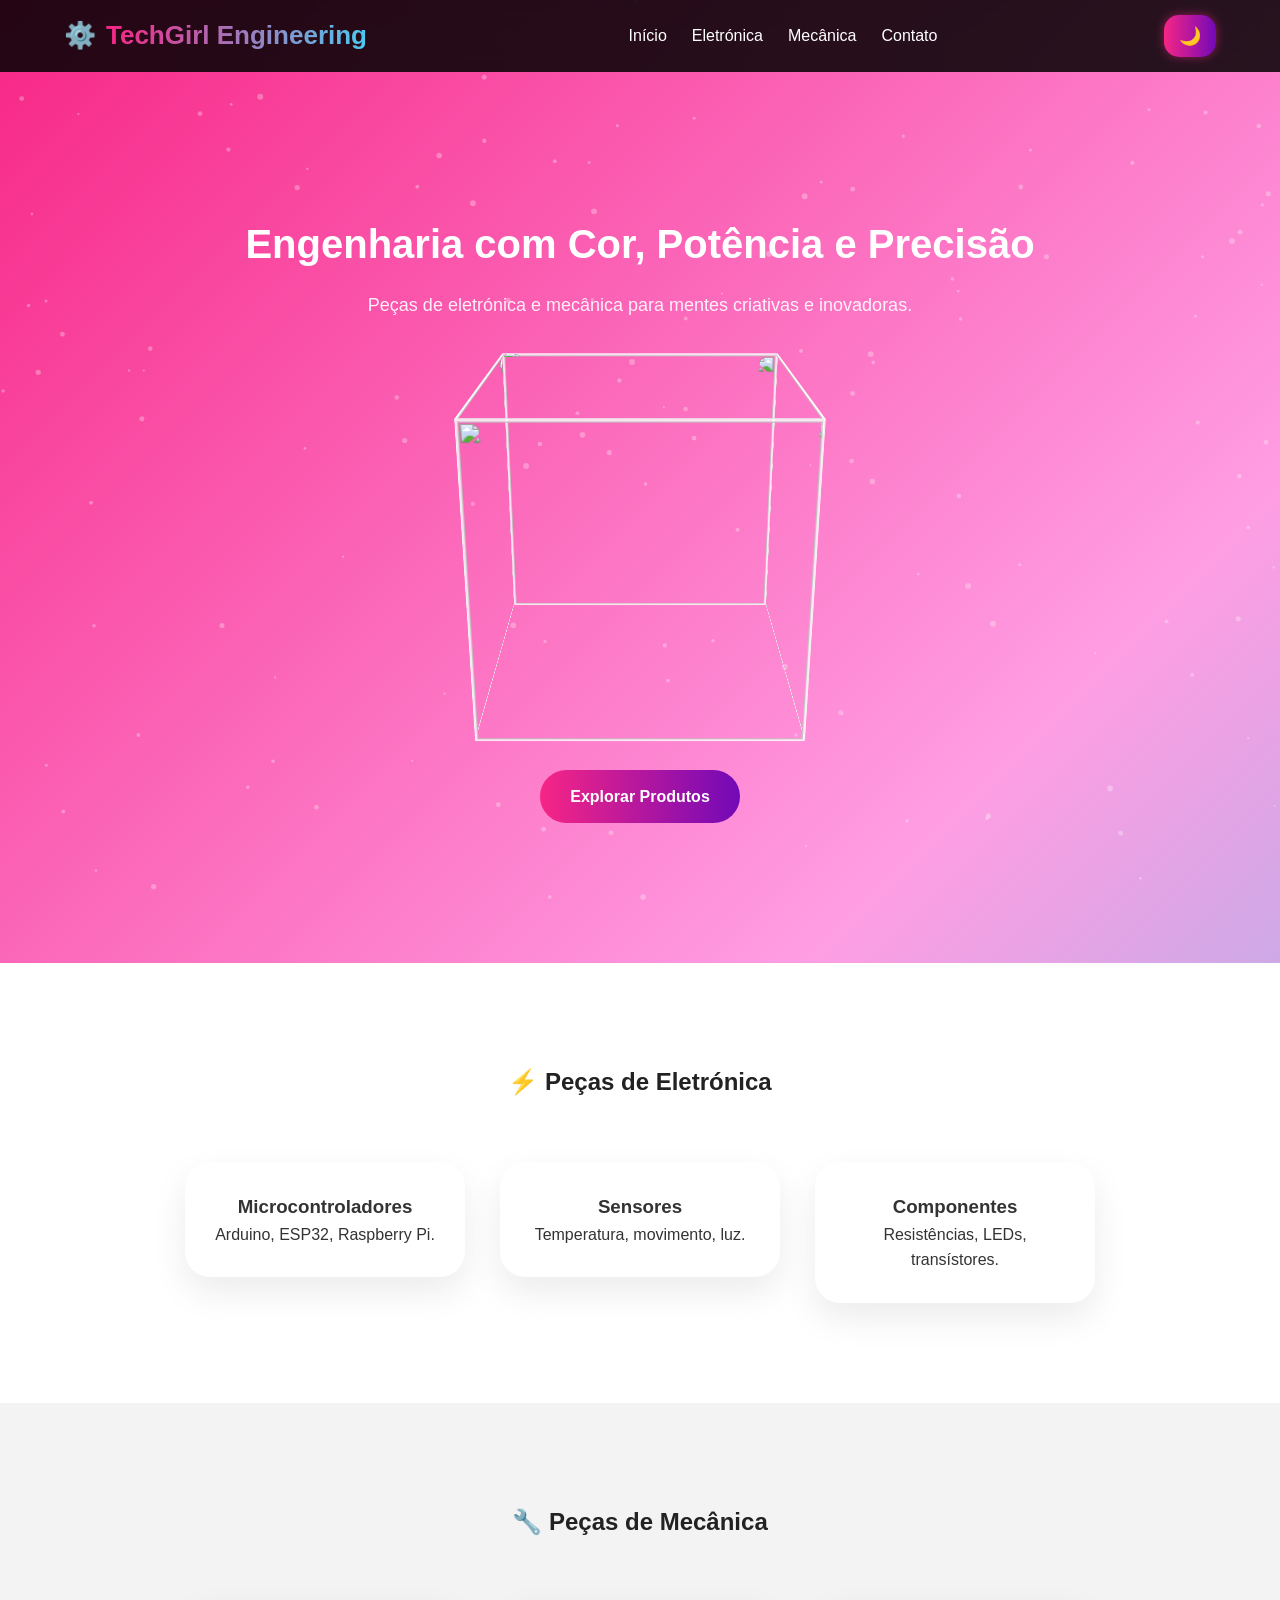
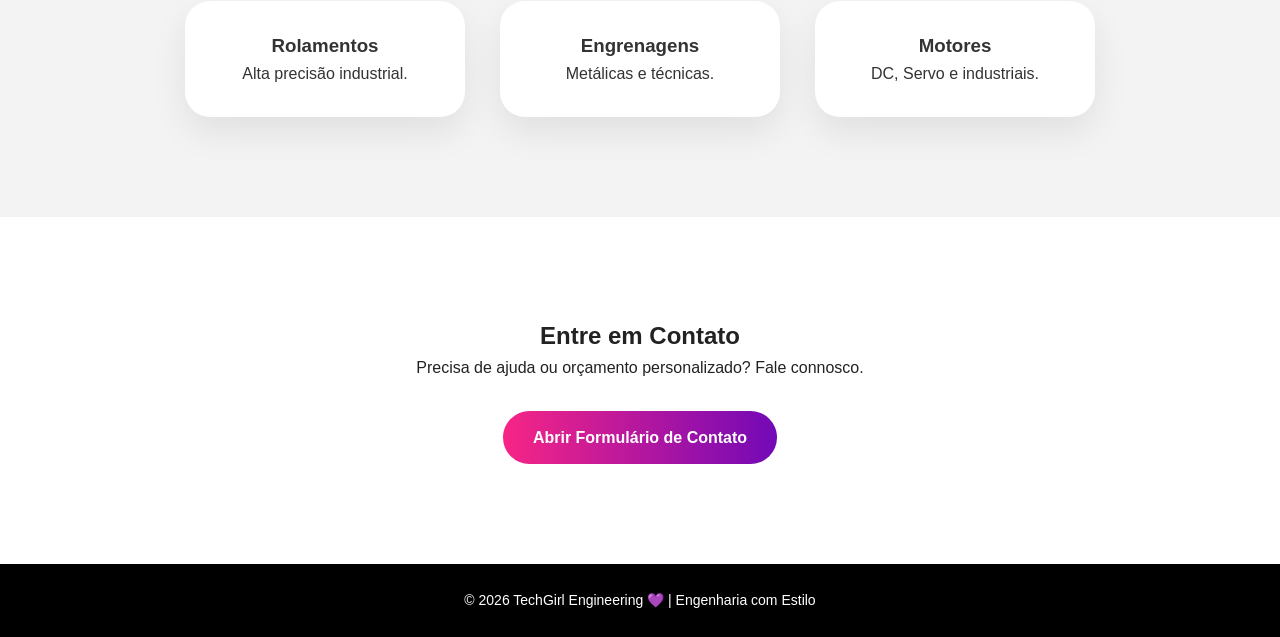
==== index.html @ 5e7c1ae4 "Fix HTML encoding issues in index.html" ====
<!DOCTYPE html>
<html lang="pt">
<head>
    <meta charset="UTF-8">
    <title>TechGirl Engineering</title>
    <meta name="viewport" content="width=device-width, initial-scale=1.0">
    <link rel="stylesheet" href="style.css">

<style>

/* ================= CUBO WIREFRAME ================= */
.cube-container {
    width: 300px;
    height: 300px;
    margin: 60px auto;
    perspective: 1000px;
}

.cube {
    width: 300px;
    height: 300px;
    position: relative;
    transform-style: preserve-3d;
    transform: rotateX(-20deg);
    animation: spin 10s linear infinite;
}

/* rotação */
@keyframes spin {
    0%   { transform: rotateX(-20deg) rotateY(0deg); }
    100% { transform: rotateX(-20deg) rotateY(360deg); }
}

/* faces */
.face {
    position: absolute;
    width: 300px;
    height: 300px;
    border: 2px solid rgba(255, 255, 255, 0.8);
    overflow: hidden;
}

/* imagens ajustadas */
.face img {
    width: 100%;
    height: 100%;
    object-fit: cover;
    display: block;
}

/* posicionamento 3D */
.front  { transform: translateZ(150px); }
.back   { transform: rotateY(180deg) translateZ(150px); }
.right  { transform: rotateY(90deg) translateZ(150px); }
.left   { transform: rotateY(-90deg) translateZ(150px); }
.top    { transform: rotateX(90deg) translateZ(150px); }
.bottom { transform: rotateX(-90deg) translateZ(150px); }

</style>

</head>
<body class="light-mode">

<canvas id="particle-canvas"></canvas>

<header>
    <div class="container nav-container">
        <div class="logo">
            <span class="logo-icon">⚙️</span>
            <span class="logo-text">TechGirl Engineering</span>
        </div>

        <nav>
            <ul>
                <li><a href="#home">Início</a></li>
                <li><a href="#eletronica">Eletrónica</a></li>
                <li><a href="#mecanica">Mecânica</a></li>
                <li><a href="contato.html">Contato</a></li>
            </ul>
        </nav>

        <button id="theme-toggle">🌙</button>
    </div>
</header>

<section id="home" class="hero">
    <div class="container">
        <h2>Engenharia com Cor, Potência e Precisão</h2>
        <p>Peças de eletrónica e mecânica para mentes criativas e inovadoras.</p>
        
        <div class="cube-container">
            <div class="cube">

                <div class="face front">
                        <img src="https://picsum.photos/500/300">
                    </a>
                </div>

                <div class="face back">
                        <img src="https://picsum.photos/id/180/500/300">
                    </a>
                </div>

                <div class="face right">
                        <img src="https://picsum.photos/500/300">
                    </a>
                </div>

                <div class="face left">
                        <img src="https://picsum.photos/id/433/500/300">
                    </a>
                </div>

                <div class="face top">
                        <img src="https://picsum.photos/id/1060/500/300">
                    </a>
                </div>

            </div>
        </div>

        <a href="#eletronica" class="btn">Explorar Produtos</a>
    </div>
</section>

<section id="eletronica" class="produtos">
    <div class="container">
        <h2>⚡ Peças de Eletrónica</h2>
        <div class="cards">

            <a href="microcontroladores.html" class="card">
                <div class="card-inner">
                    <div class="card-front">
                        <h3>Microcontroladores</h3>
                        <p>Arduino, ESP32, Raspberry Pi.</p>
                    </div>
                </div>
            </a>

            <a href="sensores.html" class="card">
                <div class="card-inner">
                    <div class="card-front">
                        <h3>Sensores</h3>
                        <p>Temperatura, movimento, luz.</p>
                    </div>
                </div>
            </a>

            <a href="componentes.html" class="card">
                <div class="card-inner">
                    <div class="card-front">
                        <h3>Componentes</h3>
                        <p>Resistências, LEDs, transístores.</p>
                    </div>
                </div>
            </a>

        </div>
    </div>
</section>

<section id="mecanica" class="produtos destaque">
    <div class="container">
        <h2>🔧 Peças de Mecânica</h2>
        <div class="cards">

            <a href="rolamentos.html" class="card">
                <div class="card-inner">
                    <div class="card-front">
                        <h3>Rolamentos</h3>
                        <p>Alta precisão industrial.</p>
                    </div>
                </div>
            </a>

            <a href="engrenagens.html" class="card">
                <div class="card-inner">
                    <div class="card-front">
                        <h3>Engrenagens</h3>
                        <p>Metálicas e técnicas.</p>
                    </div>
                </div>
            </a>

            <a href="motores.html" class="card">
                <div class="card-inner">
                    <div class="card-front">
                        <h3>Motores</h3>
                        <p>DC, Servo e industriais.</p>
                    </div>
                </div>
            </a>

        </div>
    </div>
</section>

<section id="contato" class="contato">
    <div class="container">
        <h2>Entre em Contato</h2>
        <p>Precisa de ajuda ou orçamento personalizado? Fale connosco.</p>

        <a href="contato.html" class="btn">Abrir Formulário de Contato</a>
    </div>
</section>

<footer>
    <div class="container">
        <p>© 2026 TechGirl Engineering 💜 | Engenharia com Estilo</p>
    </div>
</footer>

<script>
const toggle = document.getElementById('theme-toggle');
toggle.addEventListener('click', () => {
    document.body.classList.toggle('dark-mode');
    document.body.classList.toggle('light-mode');
    toggle.textContent = document.body.classList.contains('dark-mode') ? '☀️' : '🌙';
});

const canvas = document.getElementById('particle-canvas');
const ctx = canvas.getContext('2d');
canvas.width = window.innerWidth;
canvas.height = window.innerHeight;

let particles = [];
for(let i=0;i<150;i++){
    particles.push({
        x: Math.random()*canvas.width,
        y: Math.random()*canvas.height,
        r: Math.random()*2+1,
        dx: (Math.random()-0.5)*0.5,
        dy: (Math.random()-0.5)*0.5
    });
}

function animate(){
    ctx.clearRect(0,0,canvas.width,canvas.height);
    for(let p of particles){
        ctx.beginPath();
        ctx.arc(p.x,p.y,p.r,0,Math.PI*2);
        ctx.fillStyle = document.body.classList.contains('dark-mode') ? 'rgba(255,255,255,0.6)' : 'rgba(255,255,255,0.3)';
        ctx.fill();
        p.x += p.dx; p.y += p.dy;
        if(p.x<0||p.x>canvas.width)p.dx*=-1;
        if(p.y<0||p.y>canvas.height)p.dy*=-1;
    }
    requestAnimationFrame(animate);
}
animate();

window.addEventListener('resize',()=>{
    canvas.width = window.innerWidth;
    canvas.height = window.innerHeight;
});
</script>

</body>
</html>
---- style.css ----
* {
    margin: 0;
    padding: 0;
    box-sizing: border-box;
}

body {
    cursor: url('https://cdn-icons-png.flaticon.com/512/64/64572.png'), auto;
    font-family: 'Segoe UI', sans-serif;
    line-height: 1.6;
    overflow-x: hidden;
}

#particle-canvas {
    position: fixed;
    top: 0;
    left: 0;
    width: 100%;
    height: 100%;
    z-index: -1;
}

body.light-mode {
    background: linear-gradient(135deg, #f72585, #ff9de3, #4cc9f0);
    color: #222;
}

body.dark-mode {
    background: linear-gradient(135deg, #0d0d0d, #1a1a1a, #3a0ca3);
    color: #eee;
}

header {
    background: rgba(0,0,0,0.85);
    backdrop-filter: blur(10px);
    padding: 15px 0;
    position: sticky;
    top: 0;
    z-index: 1000;
    display: flex;
    justify-content: center;
    animation: fadeUp 0.8s ease;
}

.nav-container {
    width: 90%;
    max-width: 1200px;
    display: flex;
    justify-content: space-between;
    align-items: center;
}

.logo {
    display: flex;
    align-items: center;
    font-weight: bold;
    font-size: 22px;
    color: white;
}

.logo span {
    font-size: 26px;
    margin-right: 10px;
}

.logo-text {
    background: linear-gradient(to right, #f72585, #4cc9f0);
    -webkit-background-clip: text;
    -webkit-text-fill-color: transparent; 
    background-clip: text; 
    color: #f72585; 
}


/* NAV */
nav ul {
    list-style: none;
    display: flex;
}

nav ul li {
    margin-left: 25px;
}

nav ul li a {
    text-decoration: none;
    color: white;
    font-weight: 500;
    position: relative;
    transition: 0.3s;
}

nav ul li a::after {
    content: "";
    position: absolute;
    width: 0%;
    height: 2px;
    left: 0;
    bottom: -5px;
    background: #f72585;
    transition: 0.3s;
}

nav ul li a:hover::after {
    width: 100%;
}

#theme-toggle {
    padding: 10px 15px;
    background: linear-gradient(to right, #f72585, #7209b7);
    color: white;
    border: none;
    border-radius: 15px;
    cursor: pointer;
    font-size: 18px;
    box-shadow: 0 0 10px rgba(247,37,133,0.5);
    transition: 0.3s;
}

#theme-toggle:hover {
    transform: scale(1.1);
    box-shadow: 0 0 20px rgba(247,37,133,0.7);
}

.hero {
    text-align: center;
    padding: 140px 20px;
    color: white;
    animation: fadeUp 1s ease;
}

.hero h2 {
    font-size: 40px;
    margin-bottom: 15px;
}

.hero p {
    font-size: 18px;
    opacity: 0.9;
}

.btn {
    display: inline-block;
    margin-top: 30px;
    padding: 14px 30px;
    border-radius: 30px;
    text-decoration: none;
    background: linear-gradient(to right, #f72585, #7209b7);
    color: white;
    font-weight: bold;
    transition: 0.4s;
}

.btn:hover {
    animation: glow 1.5s infinite;
}

.produtos {
    padding: 100px 20px;
    text-align: center;
    animation: fadeUp 1s ease;
}

#eletronica {
    background: white;
}

#mecanica {
    background: #f3f3f3;
}

.cards {
    display: flex;
    gap: 35px;
    flex-wrap: wrap;
    justify-content: center;
    margin-top: 60px;
}

.card {
    text-decoration: none;
    width: 280px;
    perspective: 1000px;
}

.card-inner {
    background: white;
    padding: 30px;
    border-radius: 25px;
    color: #333;
    box-shadow: 0 15px 35px rgba(0,0,0,0.08);
    transition: transform 0.6s, box-shadow 0.6s;
    transform-style: preserve-3d;
    position: relative;
}

.card-inner:hover {
    transform: rotateY(15deg) rotateX(10deg) scale(1.05);
    box-shadow: 0 20px 40px rgba(247,37,133,0.4);
}

.card-front, .card-back {
    backface-visibility: hidden;
}

.card:hover::before {
    content: "";
    position: absolute;
    width: 150%;
    height: 150%;
    background: radial-gradient(circle, rgba(247,37,133,0.3), transparent 70%);
    top: -50%;
    left: -50%;
    transition: 0.5s;
    opacity: 0.7;
}

.produto-page {
    background: white;
    padding: 100px 20px;
    min-height: 80vh;
    animation: fadeUp 1s ease;
}

.produto-container {
    max-width: 1100px;
    margin: auto;
}

.produto-grid {
    display: flex;
    gap: 40px;
    flex-wrap: wrap;
    margin-top: 60px;
}

.produto-item {
    background: #fafafa;
    padding: 30px;
    border-radius: 25px;
    flex: 1;
    min-width: 280px;
    box-shadow: 0 15px 35px rgba(0,0,0,0.08);
    transition: 0.4s;
}

.produto-item:hover {
    transform: translateY(-10px);
}

.produto-item img {
    width: 100%;
    border-radius: 15px;
    margin-bottom: 15px;
}

.btn-comprar {
    display: inline-block;
    margin-top: 15px;
    padding: 12px 24px;
    background: linear-gradient(to right, #7209b7, #f72585);
    color: white;
    text-decoration: none;
    border-radius: 30px;
    font-weight: bold;
    transition: 0.4s;
}

.btn-comprar:hover {
    animation: pulse 1s infinite;
}

.contato {
    background: white;
    padding: 100px 20px;
    text-align: center;
    animation: fadeUp 1s ease;
}

form {
    max-width: 550px;
    margin: auto;
    display: flex;
    flex-direction: column;
}

form input,
form textarea {
    margin-bottom: 18px;
    padding: 15px;
    border-radius: 15px;
    border: 1px solid #ccc;
    transition: 0.3s;
}

form input:focus,
form textarea:focus {
    outline: none;
    border: 1px solid #f72585;
    box-shadow: 0 0 10px rgba(247,37,133,0.3);
}

form button {
    padding: 14px;
    background: linear-gradient(to right, #f72585, #7209b7);
    color: white;
    border: none;
    border-radius: 30px;
    cursor: pointer;
    font-weight: bold;
    transition: 0.4s;
}

form button:hover {
    animation: glow 2s infinite;
}

footer {
    background: #000;
    color: white;
    text-align: center;
    padding: 25px 0;
    font-size: 14px;
}

body.dark-mode .produtos,
body.dark-mode #eletronica,
body.dark-mode #mecanica {
    background: #1a1a1a;
    color: #eee;
}

body.dark-mode .card-inner {
    background: #2c2c2c;
    color: #fff;
    box-shadow: 0 15px 35px rgba(247,37,133,0.2);
}

body.dark-mode .card:hover::before {
    background: radial-gradient(circle, rgba(247,37,133,0.2), transparent 70%);
}

body.dark-mode .btn,
body.dark-mode #theme-toggle,
body.dark-mode .btn-comprar {
    color: white;
    background: linear-gradient(to right, #f72585, #7209b7);
}

body.dark-mode .contato {
    background: #1a1a1a;
    color: #eee;
}

body.dark-mode form input,
body.dark-mode form textarea {
    background: #333;
    color: #eee;
    border: 1px solid #f72585;
}

body.dark-mode form input::placeholder,
body.dark-mode form textarea::placeholder {
    color: #ccc;
}

body.dark-mode footer {
    background: #000;
    color: #fff;
}

@keyframes fadeUp {
    from { opacity: 0; transform: translateY(40px);}
    to { opacity: 1; transform: translateY(0);}
}

@keyframes glow {
    0% { box-shadow: 0 0 10px #f72585; }
    50% { box-shadow: 0 0 25px #7209b7; }
    100% { box-shadow: 0 0 10px #f72585; }
}

@keyframes pulse {
    0% { transform: scale(1); }
    50% { transform: scale(1.05); }
    100% { transform: scale(1); }
}

@media (max-width: 768px) {
    nav ul {
        flex-direction: column;
        text-align: center;
    }

    nav ul li {
        margin: 10px 0;
    }

    .cards {
        flex-direction: column;
        align-items: center;
    }

    .produto-grid {
        flex-direction: column;
    }

    .hero h2 {
        font-size: 28px;
    }
}
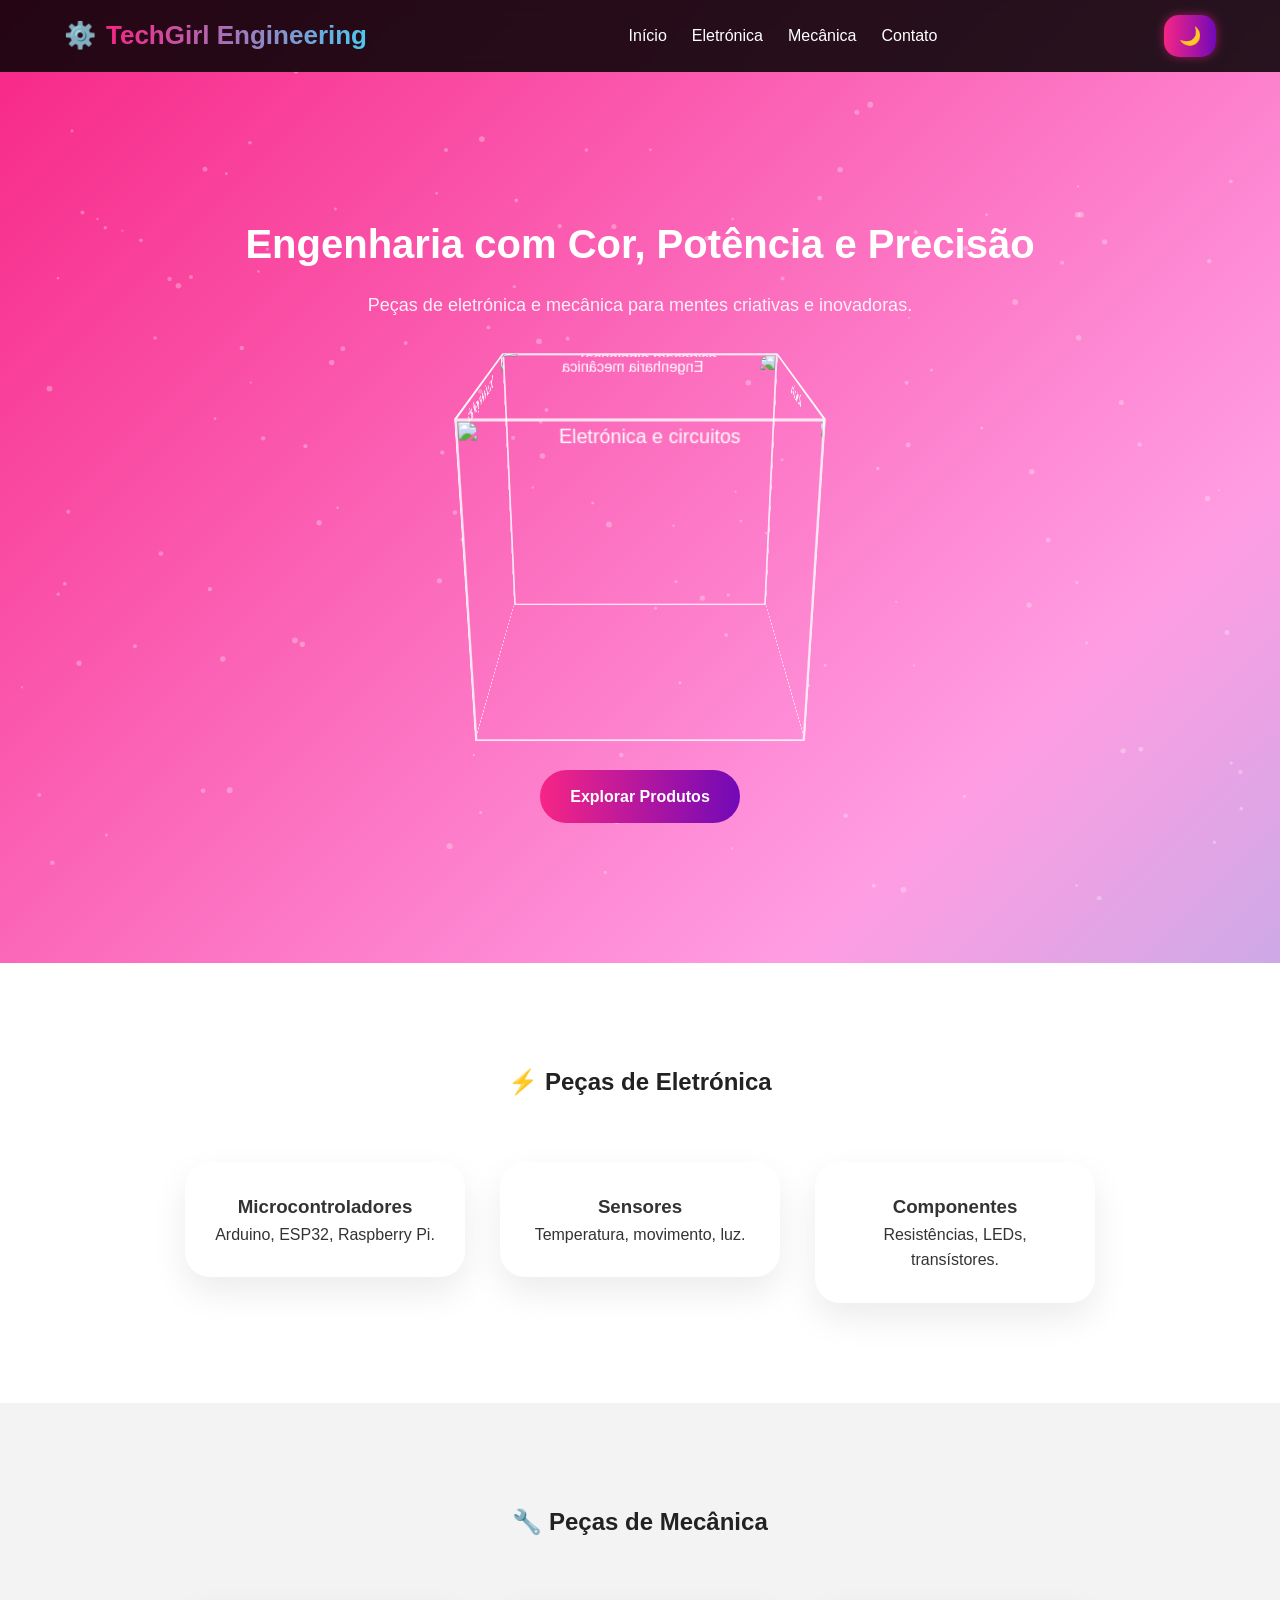
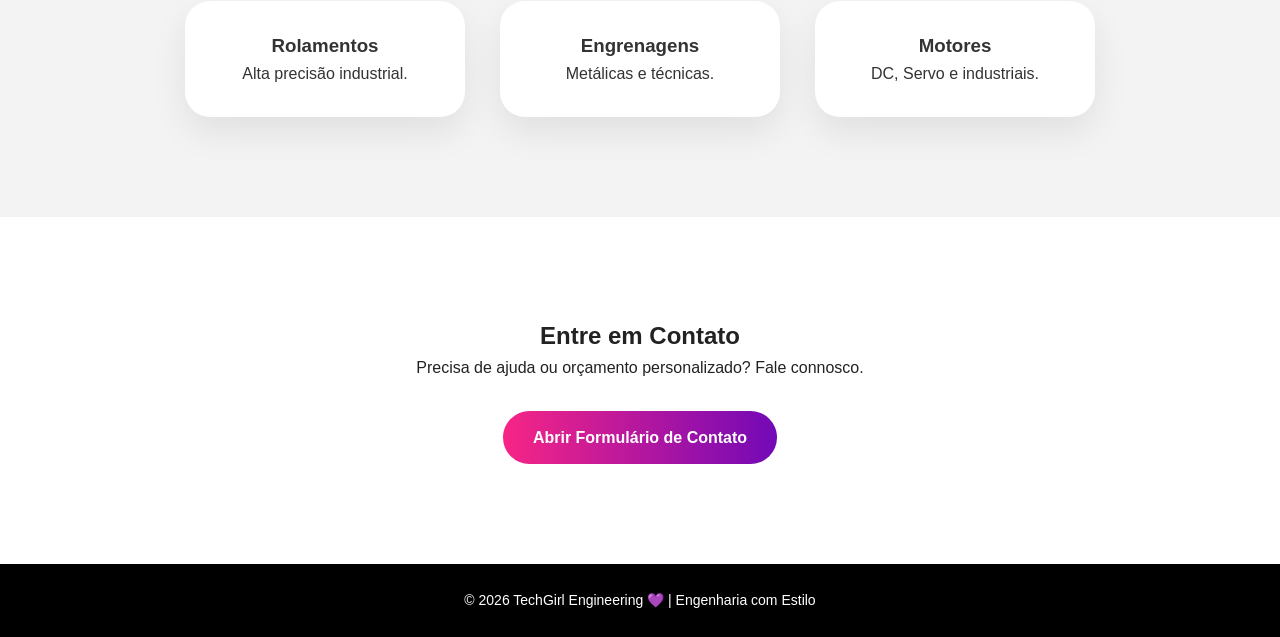
==== commit 2a5ab131: "Update index.html" ====
--- a/index.html
+++ b/index.html
@@ -88,36 +88,31 @@
         <h2>Engenharia com Cor, Potência e Precisão</h2>
         <p>Peças de eletrónica e mecânica para mentes criativas e inovadoras.</p>
         
-        <div class="cube-container">
-            <div class="cube">
-
-                <div class="face front">
-                        <img src="https://picsum.photos/500/300">
-                    </a>
-                </div>
-
-                <div class="face back">
-                        <img src="https://picsum.photos/id/180/500/300">
-                    </a>
-                </div>
-
-                <div class="face right">
-                        <img src="https://picsum.photos/500/300">
-                    </a>
-                </div>
-
-                <div class="face left">
-                        <img src="https://picsum.photos/id/433/500/300">
-                    </a>
-                </div>
-
-                <div class="face top">
-                        <img src="https://picsum.photos/id/1060/500/300">
-                    </a>
-                </div>
-
-            </div>
-        </div>
+<div class="cube-container">
+    <div class="cube">
+
+        <div class="face front">
+            <img src="https://picsum.photos/id/249/500/300" alt="Eletrónica e circuitos">
+        </div>
+
+        <div class="face back">
+            <img src="https://picsum.photos/id/180/500/300" alt="Engenharia mecânica">
+        </div>
+
+        <div class="face right">
+            <img src="https://picsum.photos/id/433/500/300" alt="Robótica">
+        </div>
+
+        <div class="face left">
+            <img src="https://picsum.photos/id/1060/500/300" alt="Indústria e engenharia">
+        </div>
+
+        <div class="face top">
+            <img src="https://picsum.photos/id/1080/500/300" alt="Tecnologia mecânica">
+        </div>
+
+    </div>
+</div>
 
         <a href="#eletronica" class="btn">Explorar Produtos</a>
     </div>
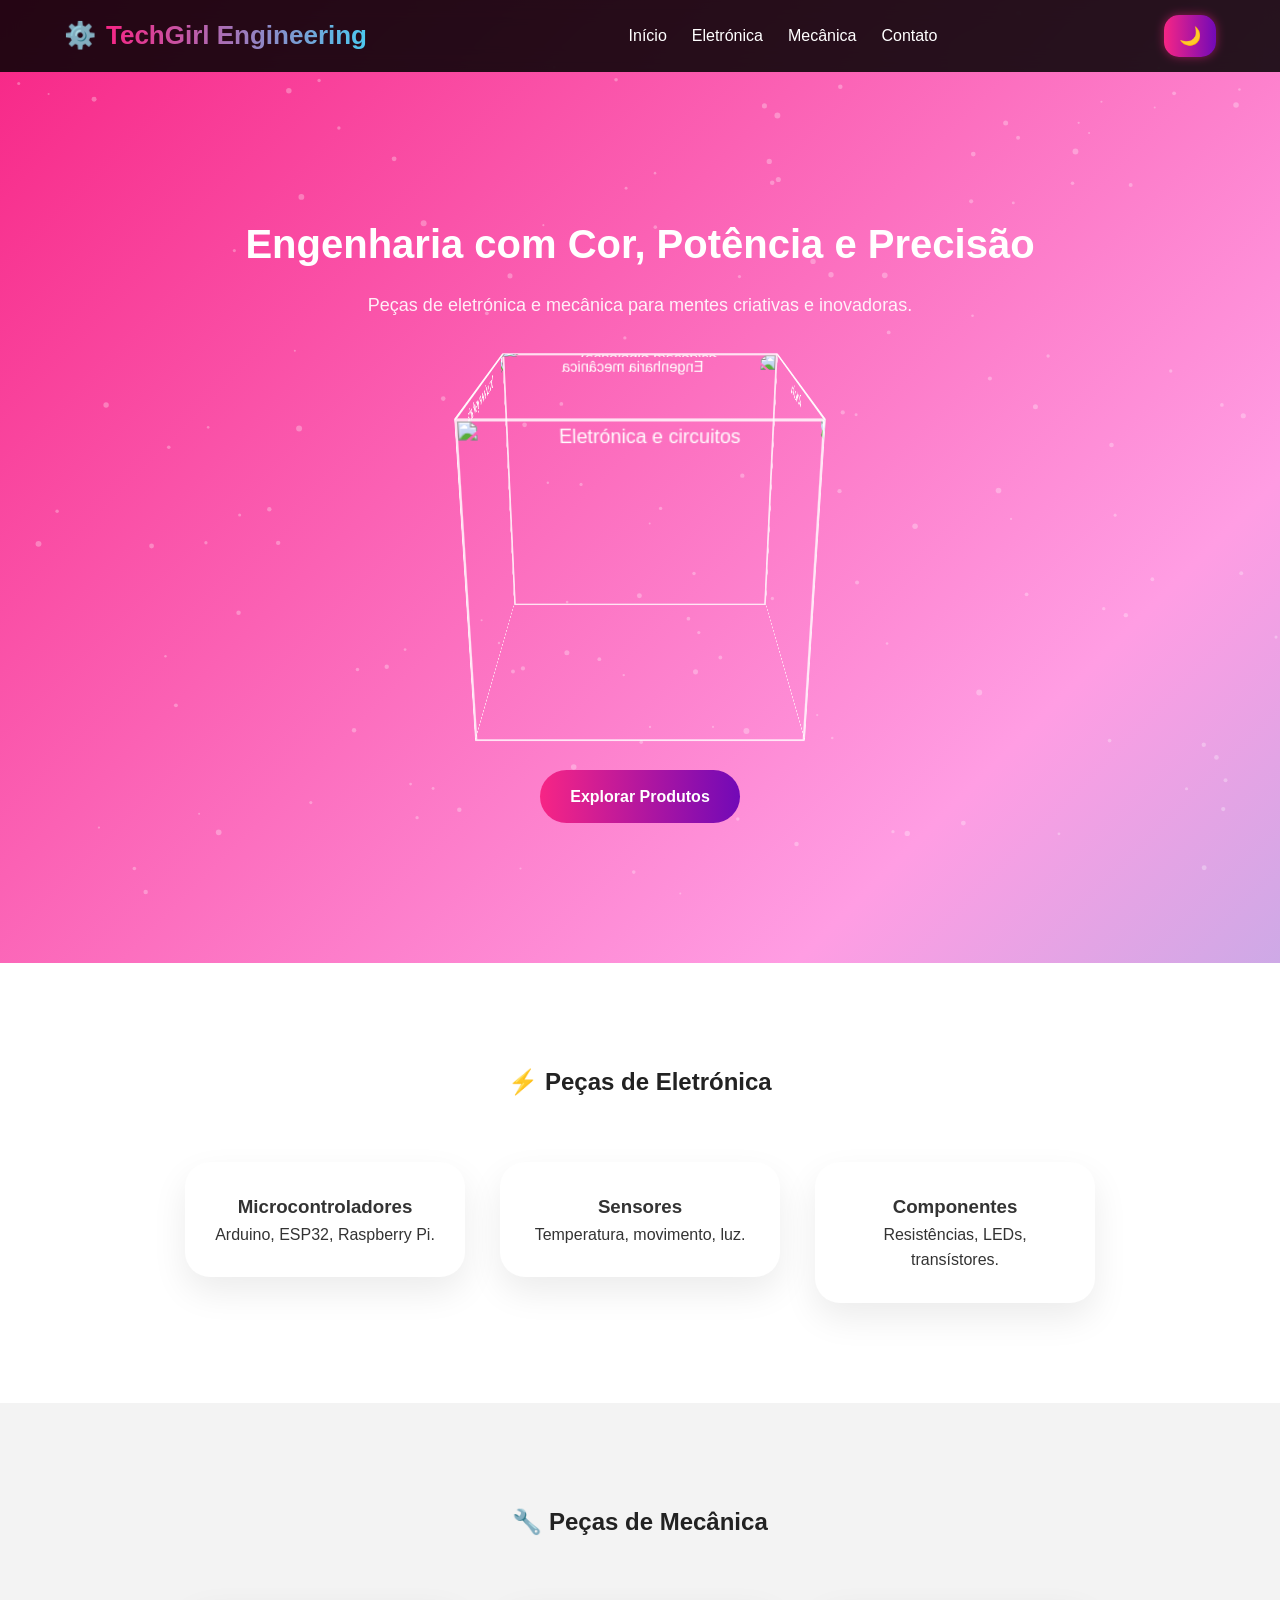
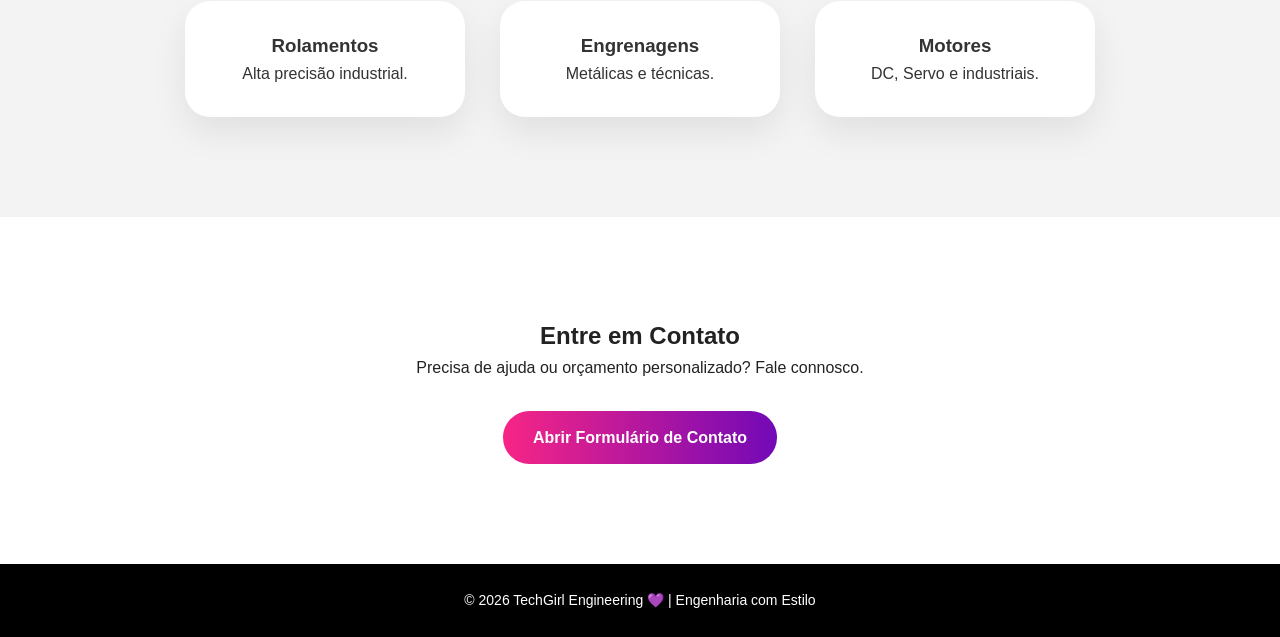
==== commit 8e352089: "Update index.html" ====
--- a/index.html
+++ b/index.html
@@ -92,23 +92,23 @@
     <div class="cube">
 
         <div class="face front">
-            <img src="https://picsum.photos/id/249/500/300" alt="Eletrónica e circuitos">
+            <img src="https://picsum.photos/500/300" alt="Eletrónica e circuitos">
         </div>
 
         <div class="face back">
-            <img src="https://picsum.photos/id/180/500/300" alt="Engenharia mecânica">
+            <img src="https://picsum.photos/500/300" alt="Engenharia mecânica">
         </div>
 
         <div class="face right">
-            <img src="https://picsum.photos/id/433/500/300" alt="Robótica">
+            <img src="https://picsum.photos/500/300" alt="Robótica">
         </div>
 
         <div class="face left">
-            <img src="https://picsum.photos/id/1060/500/300" alt="Indústria e engenharia">
+            <img src="https://picsum.photos/500/300" alt="Indústria e engenharia">
         </div>
 
         <div class="face top">
-            <img src="https://picsum.photos/id/1080/500/300" alt="Tecnologia mecânica">
+            <img src="https://picsum.photos/500/300" alt="Tecnologia mecânica">
         </div>
 
     </div>
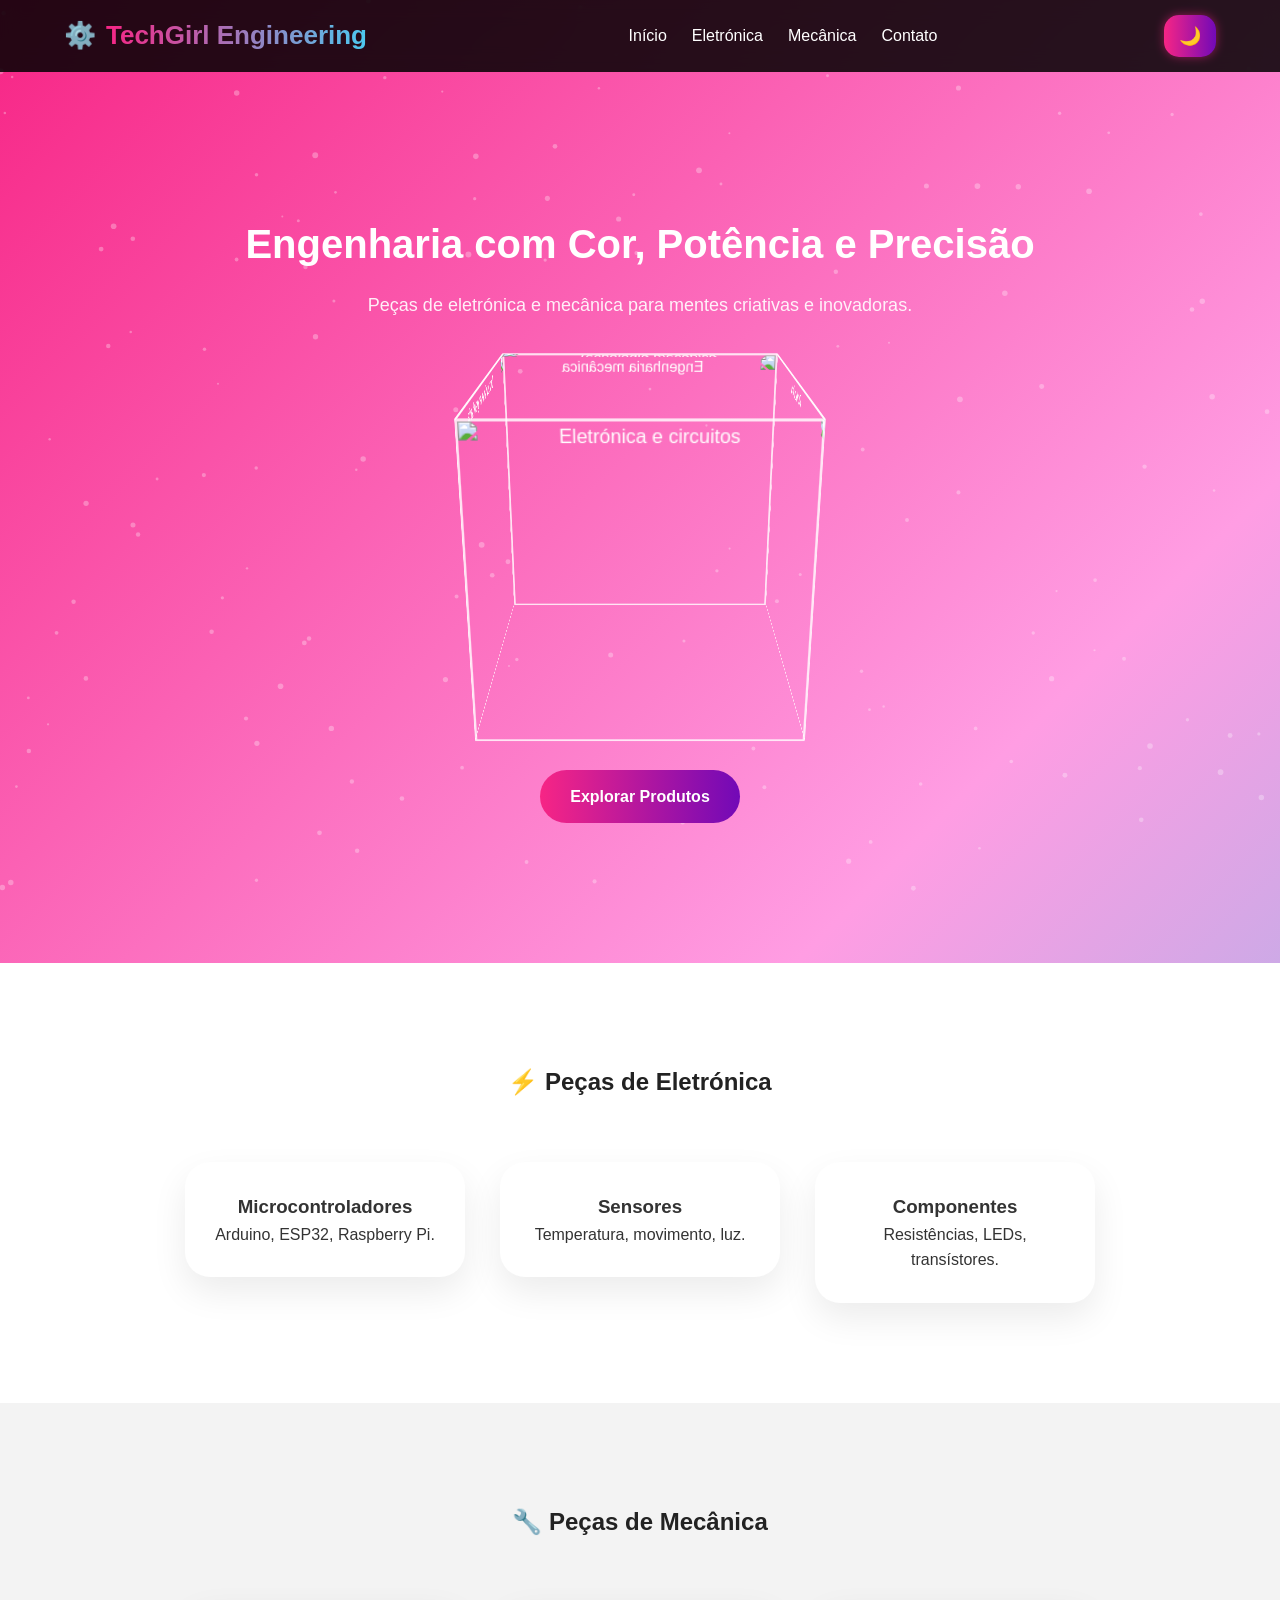
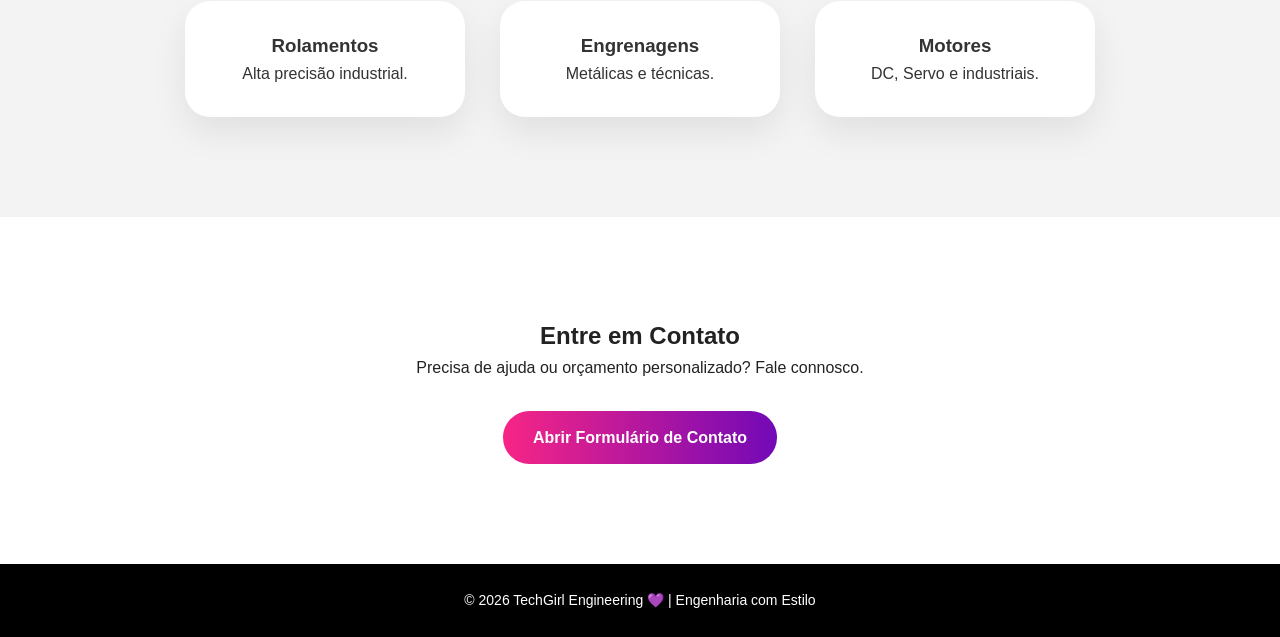
==== commit 967ef94b: "Update index.html" ====
--- a/index.html
+++ b/index.html
@@ -92,7 +92,7 @@
     <div class="cube">
 
         <div class="face front">
-            <img src="https://picsum.photos/500/300" alt="Eletrónica e circuitos">
+            <img src="https://br.freepik.com/imagem-ia-gratis/fundo-do-circuito-da-placa-mae_269122348.htm#fromView=keyword&page=1&position=1&uuid=e7ae5226-9ff5-4cc0-9303-9c1a83b239b5&query=Eletronica" alt="Eletrónica e circuitos">
         </div>
 
         <div class="face back">
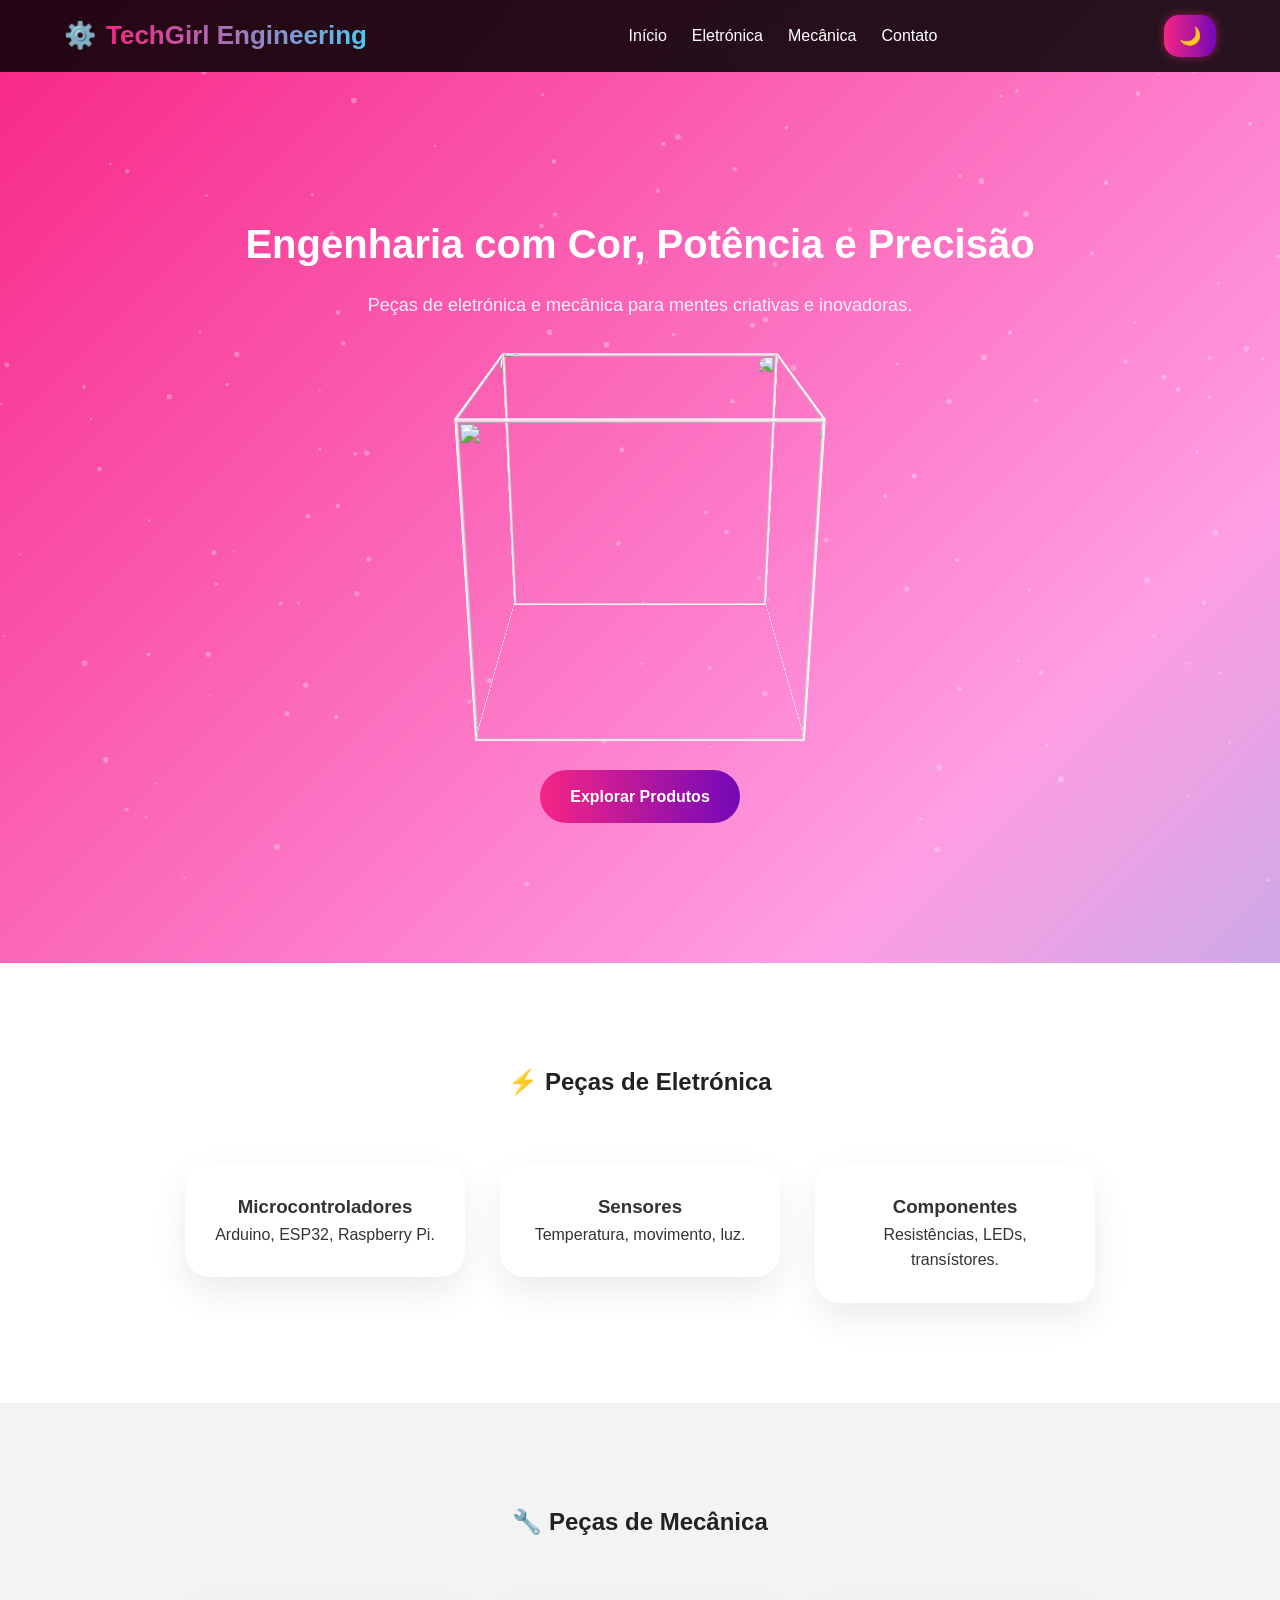
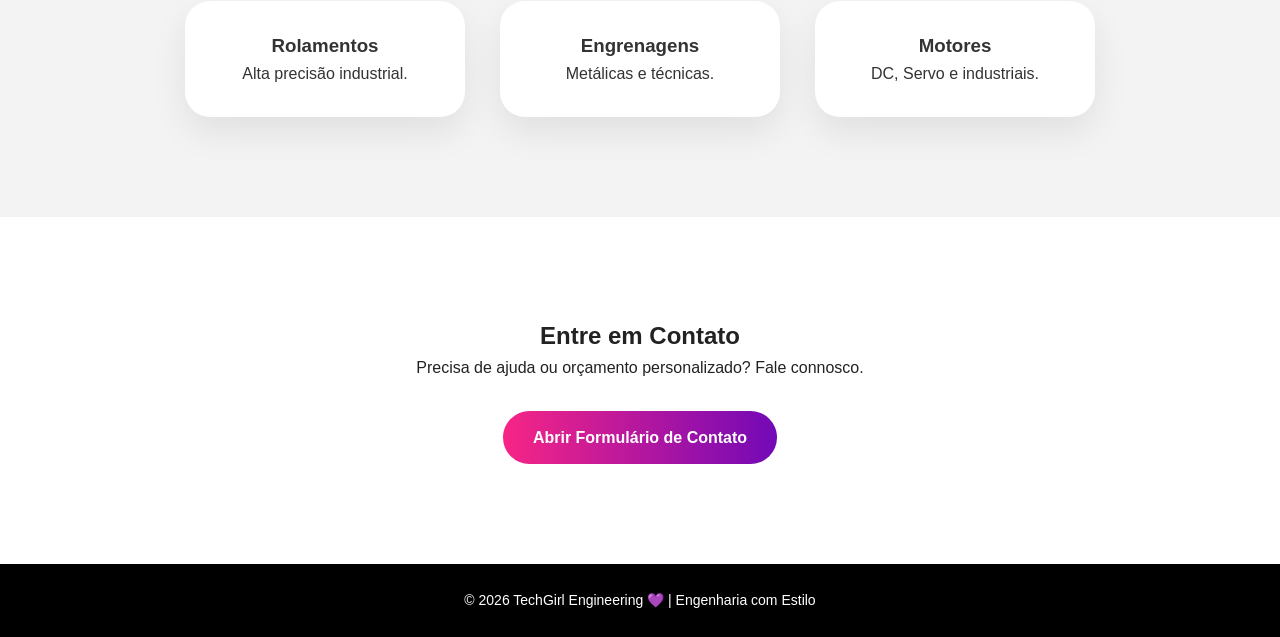
==== commit bb3707e5: "Update index.html" ====
--- a/index.html
+++ b/index.html
@@ -92,23 +92,23 @@
     <div class="cube">
 
         <div class="face front">
-            <img src="https://br.freepik.com/imagem-ia-gratis/fundo-do-circuito-da-placa-mae_269122348.htm#fromView=keyword&page=1&position=1&uuid=e7ae5226-9ff5-4cc0-9303-9c1a83b239b5&query=Eletronica" alt="Eletrónica e circuitos">
+            <img src="https://images.unsplash.com/photo-1518770660439-4636190af475">
         </div>
 
         <div class="face back">
-            <img src="https://picsum.photos/500/300" alt="Engenharia mecânica">
+            <img src="https://images.unsplash.com/photo-1553406830-ef2513450d76">
         </div>
 
         <div class="face right">
-            <img src="https://picsum.photos/500/300" alt="Robótica">
+            <img src="https://images.unsplash.com/photo-1519389950473-47ba0277781c">
         </div>
 
         <div class="face left">
-            <img src="https://picsum.photos/500/300" alt="Indústria e engenharia">
+            <img src="https://images.unsplash.com/photo-1581092335397-9fa3c3a5b7d3">
         </div>
 
         <div class="face top">
-            <img src="https://picsum.photos/500/300" alt="Tecnologia mecânica">
+            <img src="https://images.unsplash.com/photo-1581092160607-ee22621dd758">
         </div>
 
     </div>
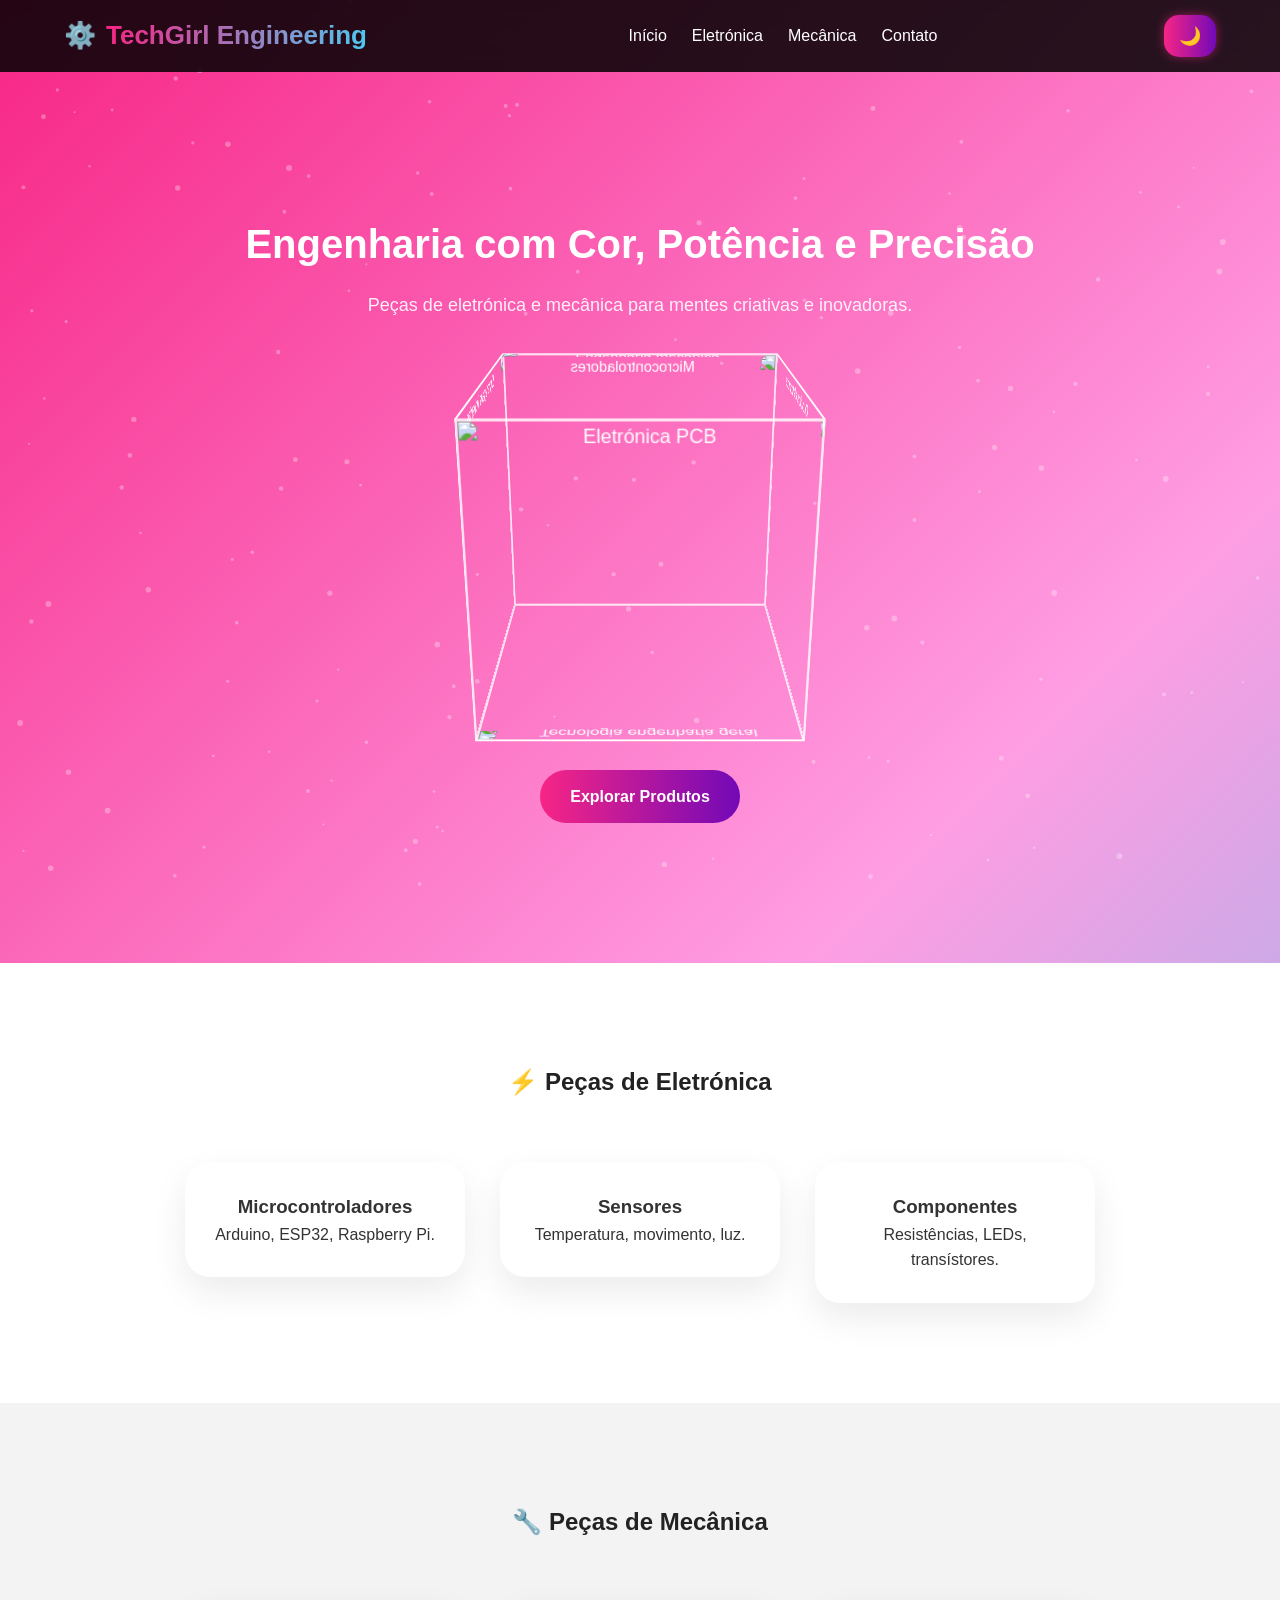
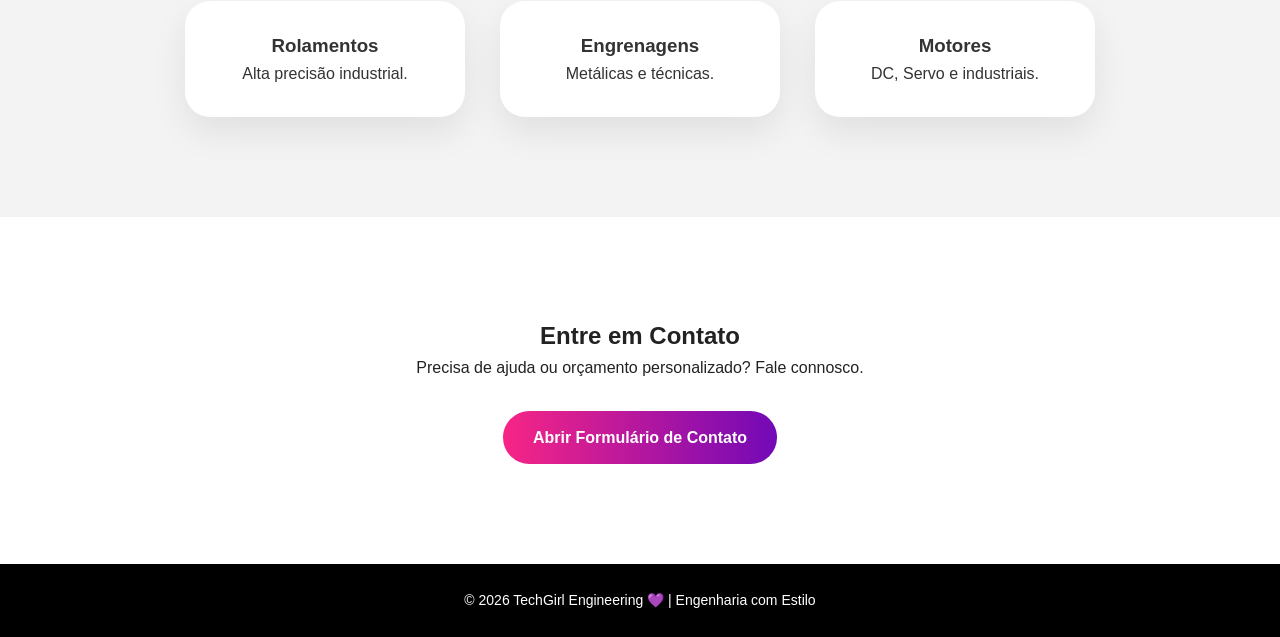
==== commit eb10922a: "Update index.html" ====
--- a/index.html
+++ b/index.html
@@ -92,28 +92,32 @@
     <div class="cube">
 
         <div class="face front">
-            <img src="https://images.unsplash.com/photo-1518770660439-4636190af475">
+            <img src="https://images.unsplash.com/photo-1518770660439-4636190af475?auto=format&fit=crop&w=800&q=80" alt="Eletrónica PCB">
         </div>
 
         <div class="face back">
-            <img src="https://images.unsplash.com/photo-1553406830-ef2513450d76">
+            <img src="https://images.unsplash.com/photo-1553406830-ef2513450d76?auto=format&fit=crop&w=800&q=80" alt="Microcontroladores">
         </div>
 
         <div class="face right">
-            <img src="https://images.unsplash.com/photo-1519389950473-47ba0277781c">
+            <img src="https://images.unsplash.com/photo-1519389950473-47ba0277781c?auto=format&fit=crop&w=800&q=80" alt="Circuitos eletrónicos">
         </div>
 
         <div class="face left">
-            <img src="https://images.unsplash.com/photo-1581092335397-9fa3c3a5b7d3">
+            <img src="https://images.unsplash.com/photo-1581092335397-9fa3c3a5b7d3?auto=format&fit=crop&w=800&q=80" alt="Engrenagens industriais">
         </div>
 
         <div class="face top">
-            <img src="https://images.unsplash.com/photo-1581092160607-ee22621dd758">
+            <img src="https://images.unsplash.com/photo-1581092160607-ee22621dd758?auto=format&fit=crop&w=800&q=80" alt="Engenharia mecânica">
+        </div>
+
+        <!-- 🔽 6ª face que faltava -->
+        <div class="face bottom">
+            <img src="https://images.unsplash.com/photo-1498050108023-c5249f4df085?auto=format&fit=crop&w=800&q=80" alt="Tecnologia engenharia geral">
         </div>
 
     </div>
 </div>
-
         <a href="#eletronica" class="btn">Explorar Produtos</a>
     </div>
 </section>
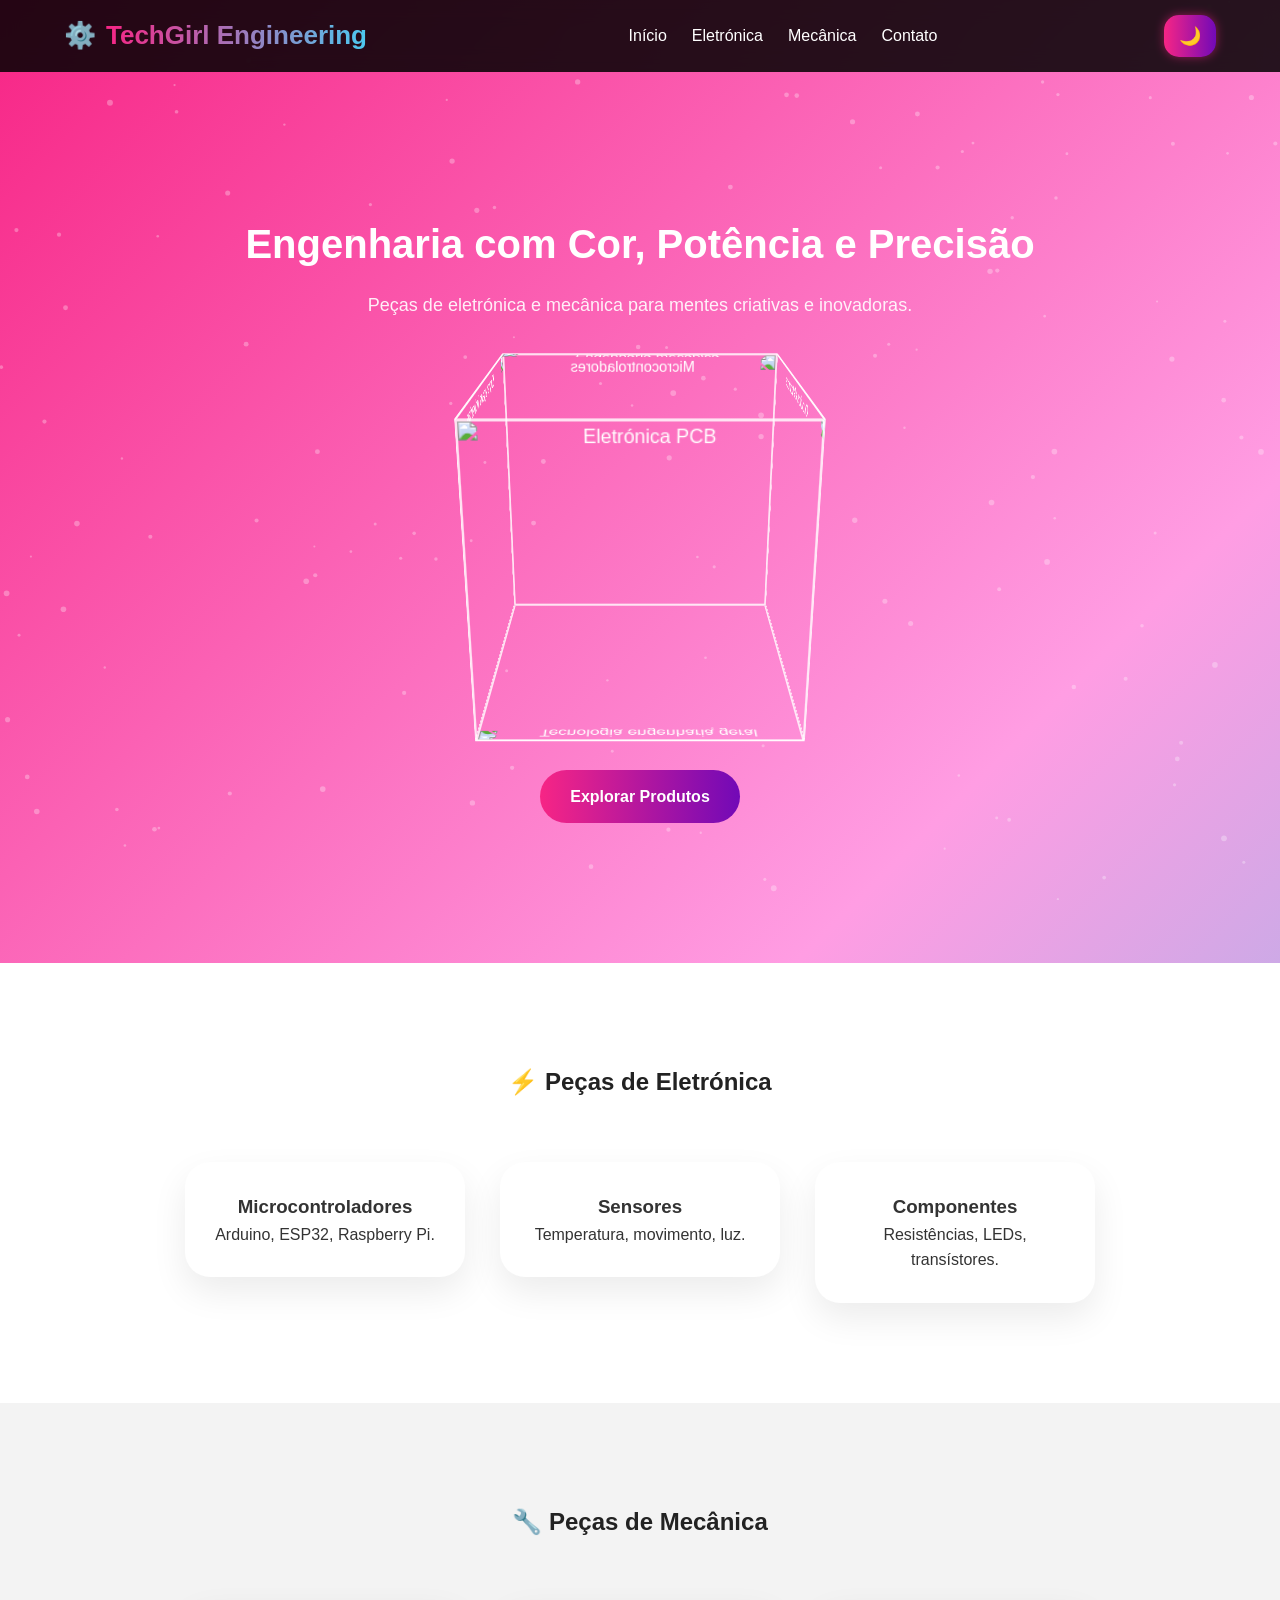
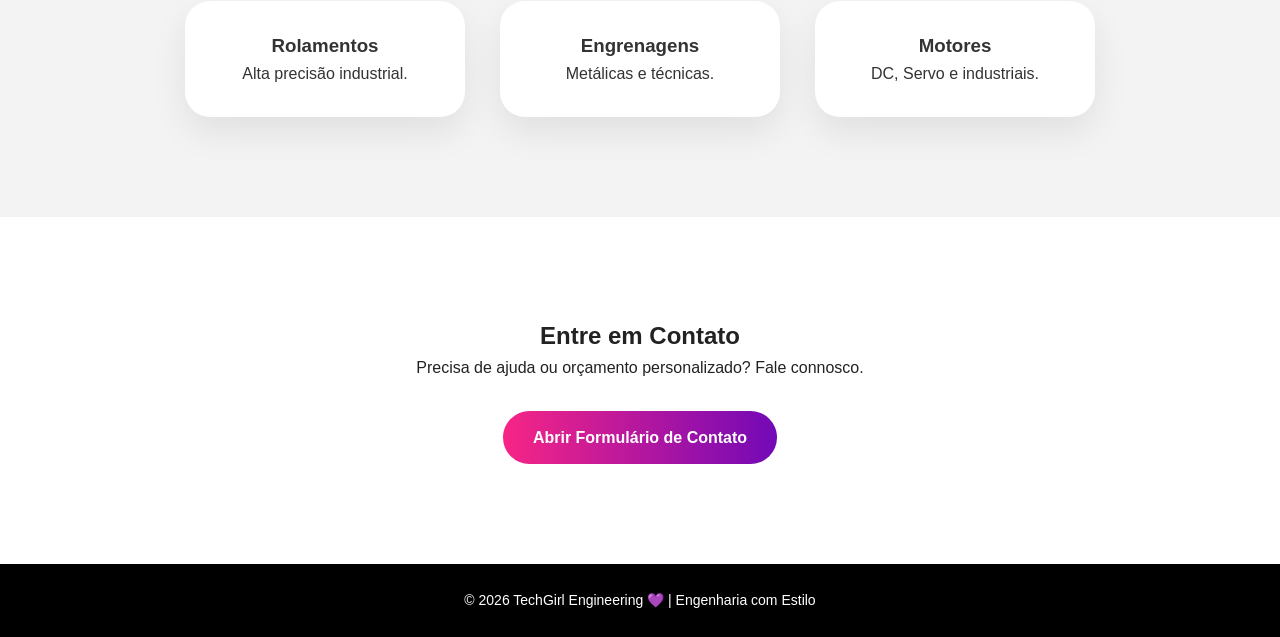
==== commit 47edcec0: "Update index.html" ====
--- a/index.html
+++ b/index.html
@@ -104,7 +104,7 @@
         </div>
 
         <div class="face left">
-            <img src="https://images.unsplash.com/photo-1581092335397-9fa3c3a5b7d3?auto=format&fit=crop&w=800&q=80" alt="Engrenagens industriais">
+            <img src="https://images.unsplash.com/photo-1498050108023-c5249f4df085?auto=format&fit=crop&w=800&q=80" alt="Engrenagens industriais">
         </div>
 
         <div class="face top">
@@ -113,7 +113,7 @@
 
         <!-- 🔽 6ª face que faltava -->
         <div class="face bottom">
-            <img src="https://images.unsplash.com/photo-1498050108023-c5249f4df085?auto=format&fit=crop&w=800&q=80" alt="Tecnologia engenharia geral">
+            <img src="https://images.unsplash.com/photo-1581092335397-9fa3c3a5b7d3?auto=format&fit=crop&w=800&q=80" alt="Tecnologia engenharia geral">
         </div>
 
     </div>
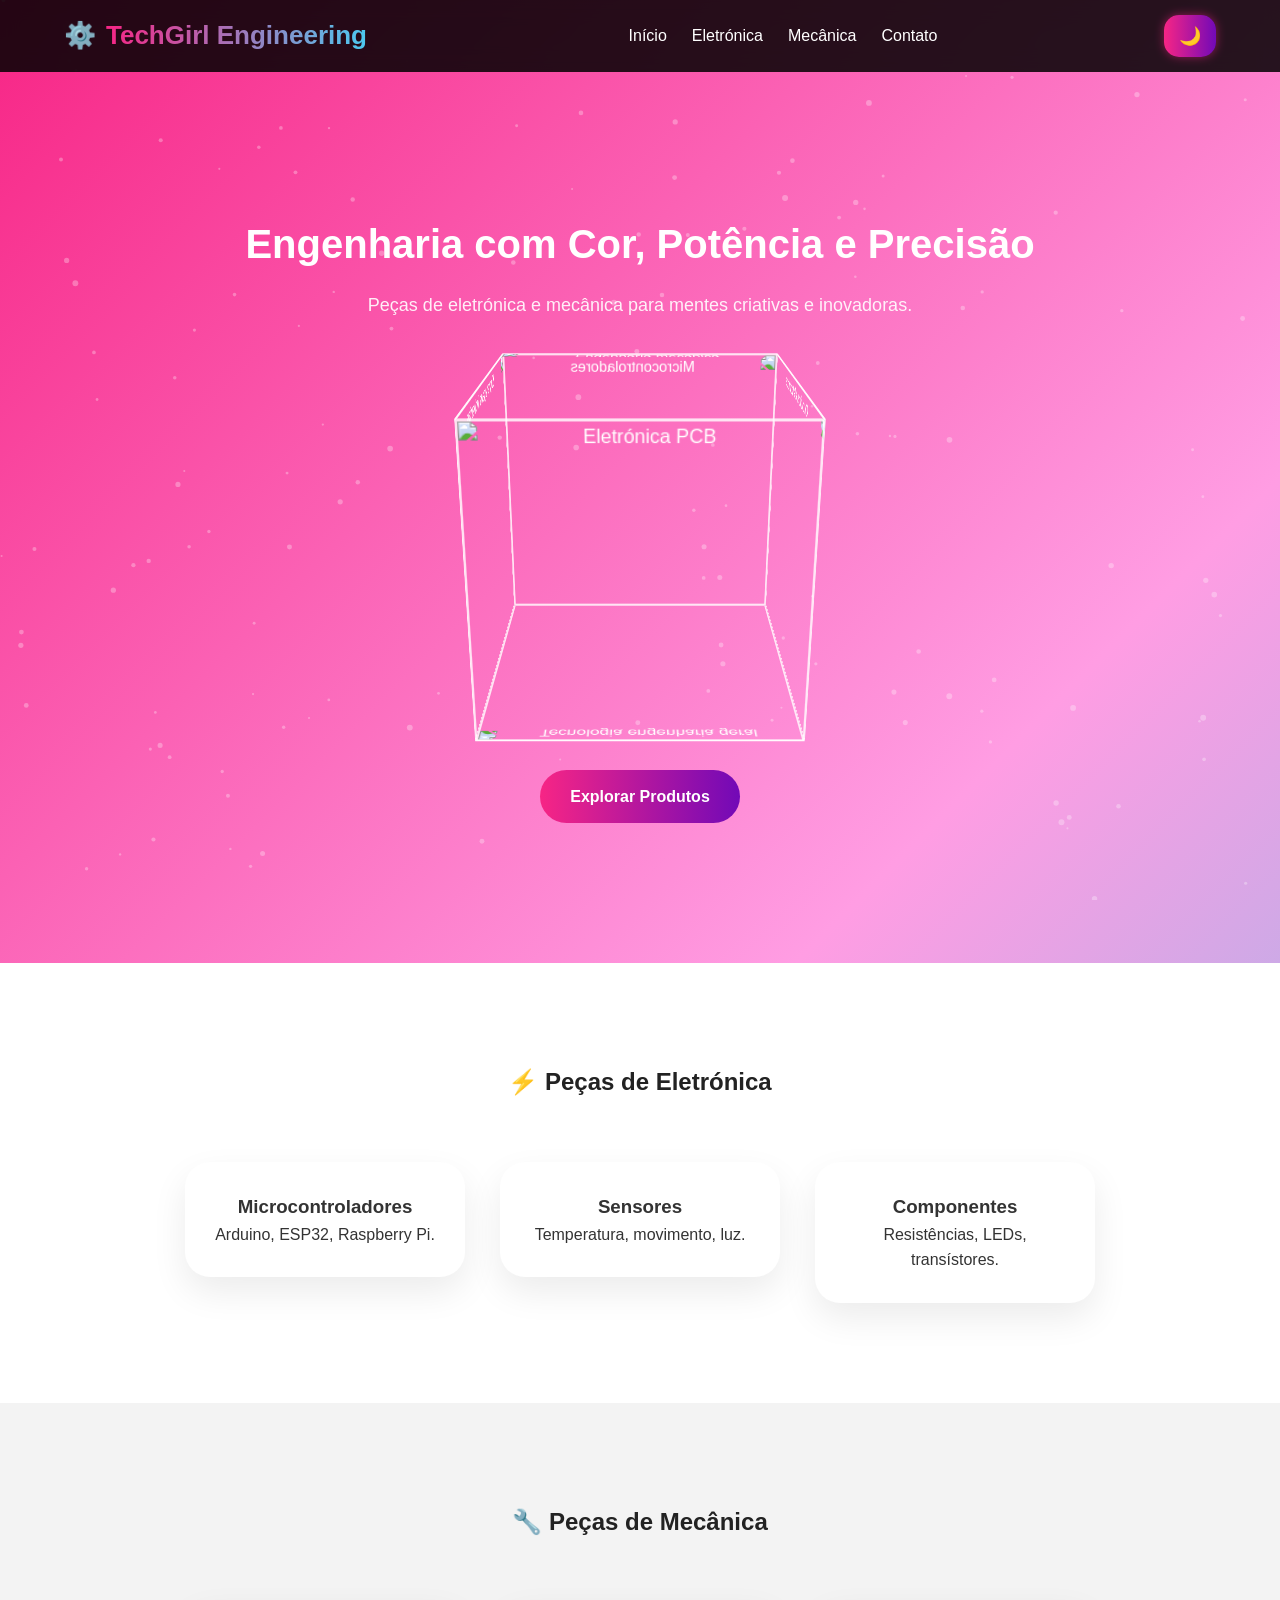
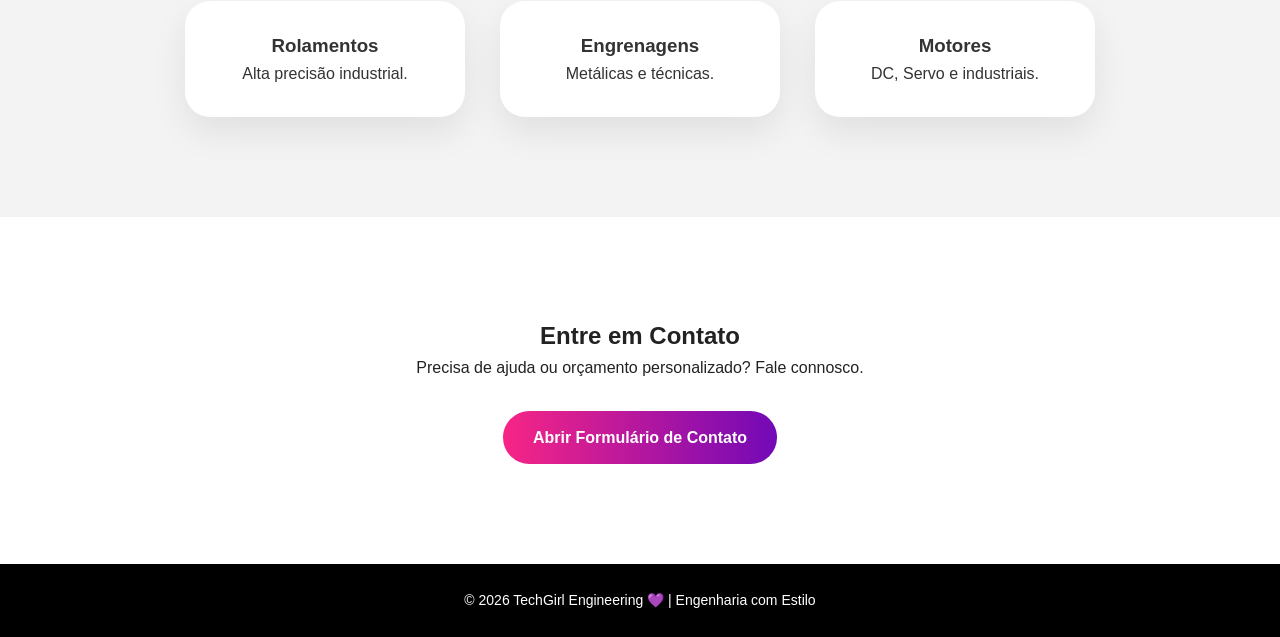
==== commit 03a512ee: "Update index.html" ====
--- a/index.html
+++ b/index.html
@@ -8,7 +8,6 @@
 
 <style>
 
-/* ================= CUBO WIREFRAME ================= */
 .cube-container {
     width: 300px;
     height: 300px;
@@ -25,13 +24,11 @@
     animation: spin 10s linear infinite;
 }
 
-/* rotação */
 @keyframes spin {
     0%   { transform: rotateX(-20deg) rotateY(0deg); }
     100% { transform: rotateX(-20deg) rotateY(360deg); }
 }
 
-/* faces */
 .face {
     position: absolute;
     width: 300px;
@@ -40,7 +37,6 @@
     overflow: hidden;
 }
 
-/* imagens ajustadas */
 .face img {
     width: 100%;
     height: 100%;
@@ -48,7 +44,6 @@
     display: block;
 }
 
-/* posicionamento 3D */
 .front  { transform: translateZ(150px); }
 .back   { transform: rotateY(180deg) translateZ(150px); }
 .right  { transform: rotateY(90deg) translateZ(150px); }
@@ -111,7 +106,6 @@
             <img src="https://images.unsplash.com/photo-1581092160607-ee22621dd758?auto=format&fit=crop&w=800&q=80" alt="Engenharia mecânica">
         </div>
 
-        <!-- 🔽 6ª face que faltava -->
         <div class="face bottom">
             <img src="https://images.unsplash.com/photo-1581092335397-9fa3c3a5b7d3?auto=format&fit=crop&w=800&q=80" alt="Tecnologia engenharia geral">
         </div>
